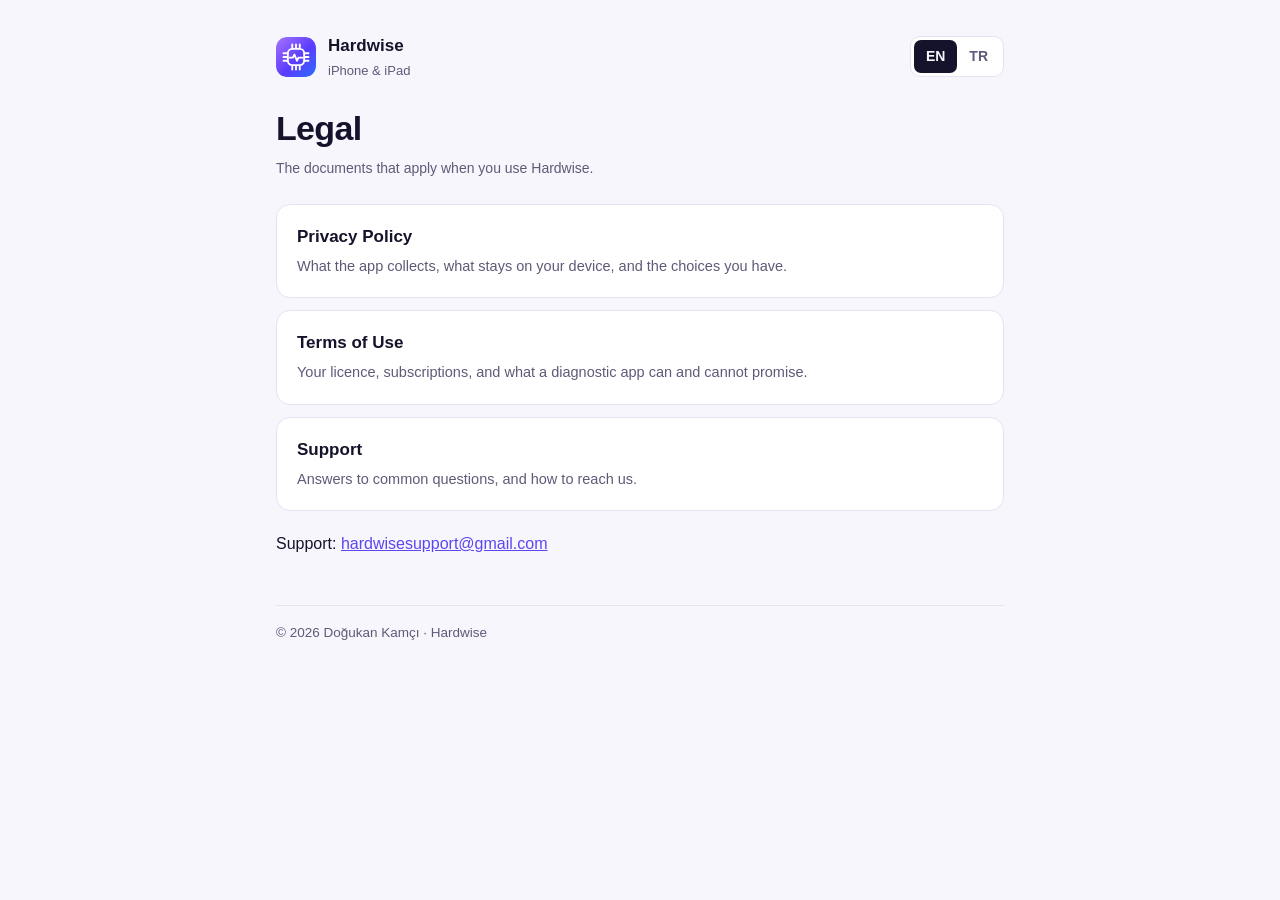
==== index.html @ 2e03958f "Hardwise privacy policy, terms of use and support pages Co-Authored-By: Claude Opus 5.5 <noreply@ant" ====
<!doctype html>
<html lang="en">
<head>
  <meta charset="utf-8">
  <meta name="viewport" content="width=device-width, initial-scale=1">
  <title>Hardwise — Legal</title>
  <meta name="description" content="Privacy policy, terms of use and support for the Hardwise iOS app.">
  <link rel="stylesheet" href="styles.css">
  <script>
    // English unless the reader's browser prefers Turkish or the URL says ?lang=tr / #tr.
    (function () {
      var q = (location.search.match(/lang=(\w+)/) || [])[1] || location.hash.slice(1);
      var pick = q === 'tr' || q === 'en' ? q : ((navigator.language || '').toLowerCase().indexOf('tr') === 0 ? 'tr' : 'en');
      document.documentElement.lang = pick;
    })();
  </script>
</head>
<body>
<div class="wrap">
  <header>
    <div class="brand">
      <svg width="40" height="40" viewBox="0 0 64 64" aria-hidden="true">
        <defs><linearGradient id="g" x1="0" y1="0" x2="1" y2="1"><stop offset="0" stop-color="#a874ff"/><stop offset=".55" stop-color="#5b3cff"/><stop offset="1" stop-color="#2f6bff"/></linearGradient></defs>
        <rect width="64" height="64" rx="15" fill="url(#g)"/>
        <g stroke="#fff" stroke-width="3" stroke-linecap="round" fill="none">
          <rect x="19" y="19" width="26" height="26" rx="7"/>
          <path d="M26 12v6M32 12v6M38 12v6M26 46v6M32 46v6M38 46v6M12 26h6M12 32h6M12 38h6M46 26h6M46 32h6M46 38h6"/>
          <path d="M22 33h5l2.5-5 4 10 2.5-5h6" stroke-linejoin="round"/>
        </g>
      </svg>
      <div>
        <div class="brand-name">Hardwise</div>
        <div class="brand-sub">iPhone &amp; iPad</div>
      </div>
    </div>
    <div class="lang" role="group" aria-label="Language">
      <button type="button" data-set="en">EN</button>
      <button type="button" data-set="tr">TR</button>
    </div>
  </header>

  <article data-lang="en">
    <h1>Legal</h1>
    <p class="meta">The documents that apply when you use Hardwise.</p>
    <div class="pick">
      <a href="privacy/"><b>Privacy Policy</b><span>What the app collects, what stays on your device, and the choices you have.</span></a>
      <a href="terms/"><b>Terms of Use</b><span>Your licence, subscriptions, and what a diagnostic app can and cannot promise.</span></a>
      <a href="support/"><b>Support</b><span>Answers to common questions, and how to reach us.</span></a>
    </div>
    <p style="margin-top:20px">Support: <a href="mailto:hardwisesupport@gmail.com">hardwisesupport@gmail.com</a></p>
  </article>

  <article data-lang="tr">
    <h1>Yasal</h1>
    <p class="meta">Hardwise’ı kullanırken geçerli olan belgeler.</p>
    <div class="pick">
      <a href="privacy/"><b>Gizlilik Politikası</b><span>Uygulamanın ne topladığı, nelerin cihazınızda kaldığı ve seçenekleriniz.</span></a>
      <a href="terms/"><b>Kullanım Koşulları</b><span>Lisansınız, abonelikler ve bir tanılama uygulamasının neyi vaat edip edemeyeceği.</span></a>
      <a href="support/"><b>Destek</b><span>Sık sorulan sorular ve bize nasıl ulaşabileceğiniz.</span></a>
    </div>
    <p style="margin-top:20px">Destek: <a href="mailto:hardwisesupport@gmail.com">hardwisesupport@gmail.com</a></p>
  </article>

  <footer>© 2026 Doğukan Kamçı · Hardwise</footer>
</div>

<script>
  (function () {
    var buttons = document.querySelectorAll('.lang button');
    function show(lang) {
      document.documentElement.lang = lang;
      document.title = lang === 'tr' ? 'Hardwise — Yasal' : 'Hardwise — Legal';
      buttons.forEach(function (b) { b.setAttribute('aria-pressed', b.dataset.set === lang ? 'true' : 'false'); });
    }
    buttons.forEach(function (b) {
      b.addEventListener('click', function () {
        show(b.dataset.set);
        try { history.replaceState(null, '', '#' + b.dataset.set); } catch (_) {}
      });
    });
    show(document.documentElement.lang);
  })();
</script>
</body>
</html>
---- styles.css ----
:root {
      --bg: #f6f6fc;
      --surface: #ffffff;
      --text: #14132b;
      --muted: #5d5b78;
      --border: #e4e3f2;
      --accent: #5b46f0;
      --accent-soft: #efedff;
      --good: #148a57;
      color-scheme: light;
    }
    @media (prefers-color-scheme: dark) {
      :root:not([data-theme="light"]) {
        --bg: #0d0c1a;
        --surface: #17152b;
        --text: #ecebf7;
        --muted: #a19fbd;
        --border: #2a2747;
        --accent: #9b8cff;
        --accent-soft: #1f1b40;
        --good: #3fd796;
        color-scheme: dark;
      }
    }
    :root[data-theme="dark"] {
      --bg: #0d0c1a;
      --surface: #17152b;
      --text: #ecebf7;
      --muted: #a19fbd;
      --border: #2a2747;
      --accent: #9b8cff;
      --accent-soft: #1f1b40;
      --good: #3fd796;
      color-scheme: dark;
    }
    * { box-sizing: border-box; }
    html { -webkit-text-size-adjust: 100%; }
    body {
      margin: 0;
      background: var(--bg);
      color: var(--text);
      font: 16px/1.65 -apple-system, BlinkMacSystemFont, "SF Pro Text", "Segoe UI", Roboto, sans-serif;
      -webkit-font-smoothing: antialiased;
    }
    .wrap { max-width: 760px; margin: 0 auto; padding: 32px 16px 64px; }
    header { display: flex; align-items: center; justify-content: space-between; gap: 16px; margin-bottom: 28px; }
    .brand { display: flex; align-items: center; gap: 12px; }
    .brand svg { flex: none; border-radius: 11px; }
    .brand-name { font-weight: 700; font-size: 17px; }
    .brand-sub { color: var(--muted); font-size: 13px; }
    .lang { display: flex; background: var(--surface); border: 1px solid var(--border); border-radius: 10px; padding: 3px; }
    .lang button {
      border: 0; background: transparent; color: var(--muted); font: inherit; font-size: 14px; font-weight: 600;
      padding: 5px 12px; border-radius: 7px; cursor: pointer;
    }
    .lang button[aria-pressed="true"] { background: var(--text); color: var(--bg); }
    h1 { font-size: 34px; line-height: 1.15; letter-spacing: -0.02em; margin: 0 0 8px; }
    h2 { font-size: 21px; letter-spacing: -0.01em; margin: 40px 0 10px; scroll-margin-top: 16px; }
    h3 { font-size: 16px; margin: 22px 0 4px; }
    p, ul { margin: 0 0 12px; }
    ul { padding-left: 22px; }
    li { margin-bottom: 6px; }
    a { color: var(--accent); }
    .meta { color: var(--muted); font-size: 14px; margin-bottom: 24px; }
    .glance {
      display: grid; grid-template-columns: repeat(2, minmax(0, 1fr)); gap: 10px; margin: 24px 0 8px;
    }
    .glance div {
      background: var(--surface); border: 1px solid var(--border); border-radius: 14px; padding: 14px 16px; font-size: 14.5px;
    }
    .glance b { display: block; font-size: 15px; margin-bottom: 2px; }
    .glance b::before { content: "✓"; color: var(--good); margin-right: 8px; }
    .card {
      background: var(--surface); border: 1px solid var(--border); border-radius: 14px; padding: 4px 18px 8px; margin: 12px 0;
    }
    .toc { background: var(--accent-soft); border-radius: 14px; padding: 14px 18px; margin: 20px 0; font-size: 15px; }
    .toc ol { margin: 6px 0 0; padding-left: 20px; columns: 2; column-gap: 24px; }
    .toc li { margin-bottom: 3px; break-inside: avoid; }
    .toc a { text-decoration: none; }
    table { width: 100%; border-collapse: collapse; font-size: 14.5px; margin: 8px 0 14px; }
    th, td { text-align: left; vertical-align: top; padding: 10px 10px 10px 0; border-bottom: 1px solid var(--border); }
    th { color: var(--muted); font-weight: 600; font-size: 13px; }
    td:first-child { font-weight: 600; white-space: nowrap; }
    footer { margin-top: 48px; color: var(--muted); font-size: 13.5px; border-top: 1px solid var(--border); padding-top: 16px; }
    [data-lang] { display: none; }
    html[lang="en"] [data-lang="en"], html[lang="tr"] [data-lang="tr"] { display: block; }
    @media (max-width: 560px) {
      h1 { font-size: 28px; }
      .glance { grid-template-columns: 1fr; }
      .toc ol { columns: 1; }
      table, thead, tbody, tr, th, td { display: block; }
      thead { display: none; }
      td { border: 0; padding: 2px 0; }
      td:first-child { padding-top: 12px; white-space: normal; }
      tr { border-bottom: 1px solid var(--border); padding-bottom: 10px; }
    }

/* Landing page cards */
.pick { display: grid; gap: 12px; margin-top: 24px; }
.pick a {
  display: block; background: var(--surface); border: 1px solid var(--border); border-radius: 14px;
  padding: 18px 20px; text-decoration: none; color: inherit;
}
.pick a:hover { border-color: var(--accent); }
.pick b { display: block; font-size: 17px; margin-bottom: 2px; }
.pick span { color: var(--muted); font-size: 14.5px; }
.back { display: inline-block; margin-bottom: 18px; font-size: 14px; text-decoration: none; }

/* Support page */
.contact {
  display: block; background: var(--accent-soft); border: 1px solid var(--border); border-radius: 14px;
  padding: 20px; margin: 8px 0 12px;
}
.contact > b { display: block; font-size: 15px; color: var(--muted); margin-bottom: 4px; }
.contact-mail { display: inline-block; font-size: 22px; font-weight: 700; word-break: break-all; margin-bottom: 14px; }
.contact-button {
  display: block; width: fit-content; background: var(--accent); color: #fff; font-weight: 600;
  padding: 10px 18px; border-radius: 10px; text-decoration: none; margin-bottom: 14px;
}
.contact span { display: block; color: var(--muted); font-size: 14px; }
@media (prefers-color-scheme: dark) {
  :root:not([data-theme="light"]) .contact-button { color: #0d0c1a; }
}
:root[data-theme="dark"] .contact-button { color: #0d0c1a; }
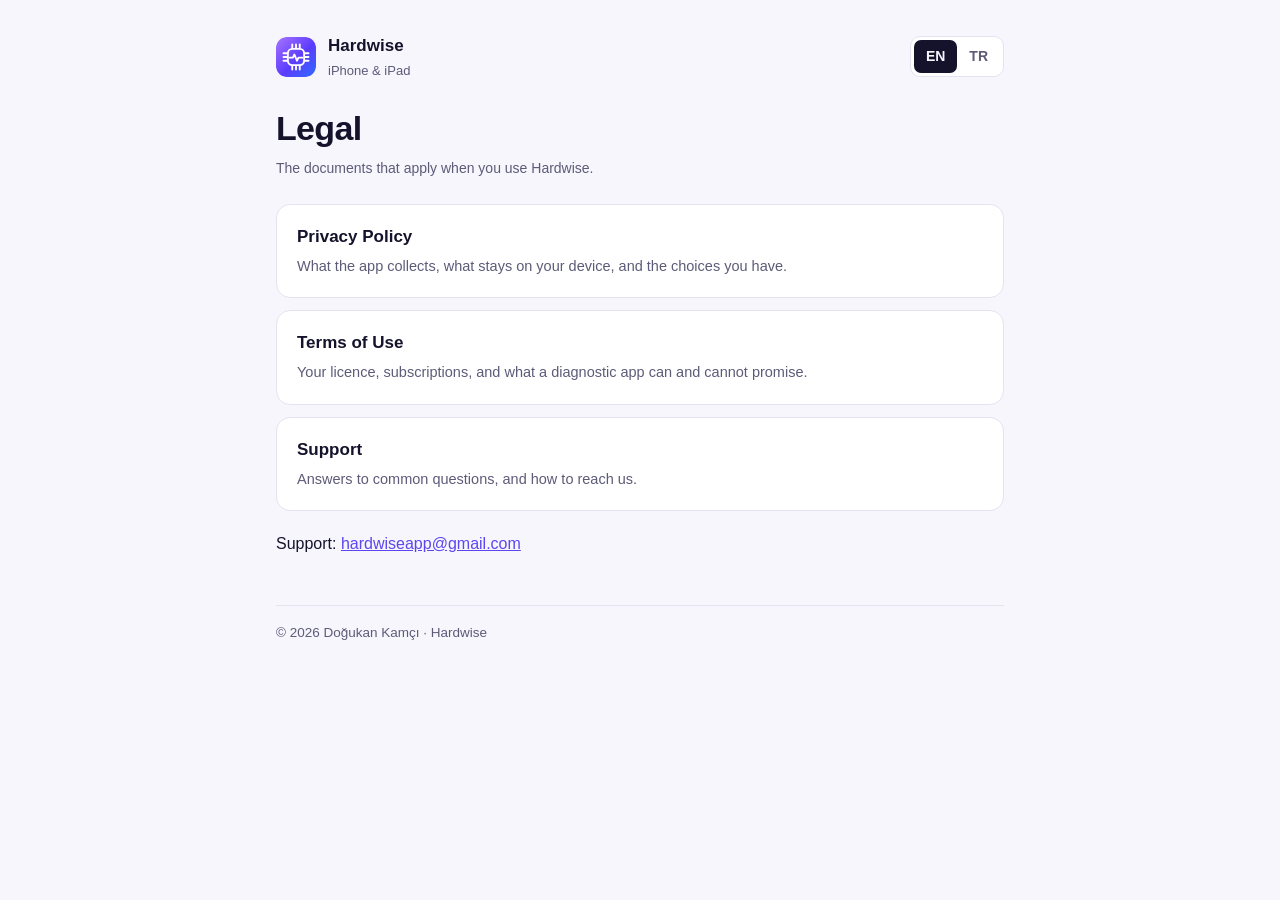
==== commit 19aedee0: "Use hardwiseapp@gmail.com as the support address Co-Authored-By: Claude Opus 5.5 <noreply@anthropic." ====
--- a/index.html
+++ b/index.html
@@ -47,7 +47,7 @@
       <a href="terms/"><b>Terms of Use</b><span>Your licence, subscriptions, and what a diagnostic app can and cannot promise.</span></a>
       <a href="support/"><b>Support</b><span>Answers to common questions, and how to reach us.</span></a>
     </div>
-    <p style="margin-top:20px">Support: <a href="mailto:hardwisesupport@gmail.com">hardwisesupport@gmail.com</a></p>
+    <p style="margin-top:20px">Support: <a href="mailto:hardwiseapp@gmail.com">hardwiseapp@gmail.com</a></p>
   </article>
 
   <article data-lang="tr">
@@ -58,7 +58,7 @@
       <a href="terms/"><b>Kullanım Koşulları</b><span>Lisansınız, abonelikler ve bir tanılama uygulamasının neyi vaat edip edemeyeceği.</span></a>
       <a href="support/"><b>Destek</b><span>Sık sorulan sorular ve bize nasıl ulaşabileceğiniz.</span></a>
     </div>
-    <p style="margin-top:20px">Destek: <a href="mailto:hardwisesupport@gmail.com">hardwisesupport@gmail.com</a></p>
+    <p style="margin-top:20px">Destek: <a href="mailto:hardwiseapp@gmail.com">hardwiseapp@gmail.com</a></p>
   </article>
 
   <footer>© 2026 Doğukan Kamçı · Hardwise</footer>
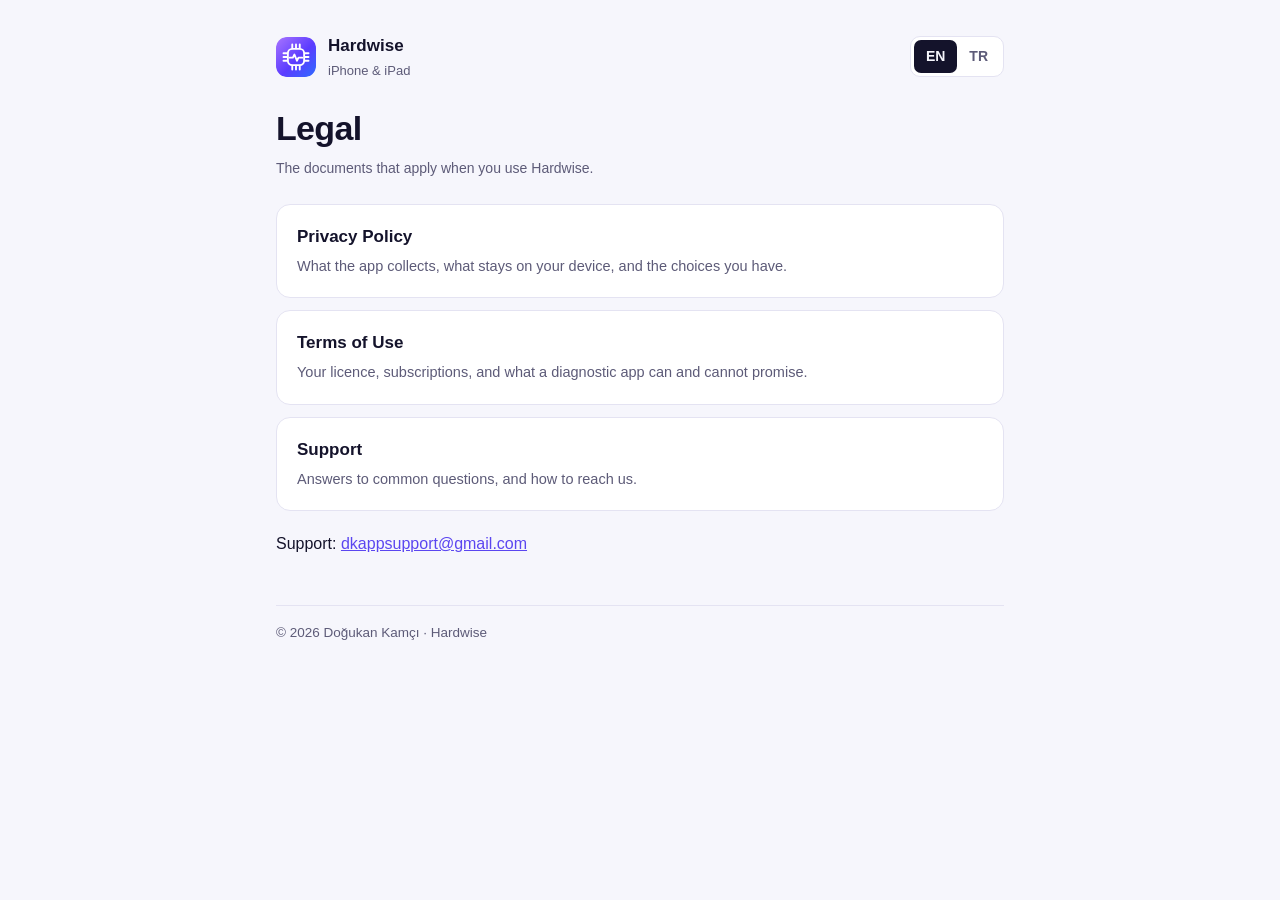
==== commit dfe9d2fc: "Support address is now dkappsupport@gmail.com Co-Authored-By: Claude Opus 5.5 <noreply@anthropic.com" ====
--- a/index.html
+++ b/index.html
@@ -47,7 +47,7 @@
       <a href="terms/"><b>Terms of Use</b><span>Your licence, subscriptions, and what a diagnostic app can and cannot promise.</span></a>
       <a href="support/"><b>Support</b><span>Answers to common questions, and how to reach us.</span></a>
     </div>
-    <p style="margin-top:20px">Support: <a href="mailto:hardwiseapp@gmail.com">hardwiseapp@gmail.com</a></p>
+    <p style="margin-top:20px">Support: <a href="mailto:dkappsupport@gmail.com">dkappsupport@gmail.com</a></p>
   </article>
 
   <article data-lang="tr">
@@ -58,7 +58,7 @@
       <a href="terms/"><b>Kullanım Koşulları</b><span>Lisansınız, abonelikler ve bir tanılama uygulamasının neyi vaat edip edemeyeceği.</span></a>
       <a href="support/"><b>Destek</b><span>Sık sorulan sorular ve bize nasıl ulaşabileceğiniz.</span></a>
     </div>
-    <p style="margin-top:20px">Destek: <a href="mailto:hardwiseapp@gmail.com">hardwiseapp@gmail.com</a></p>
+    <p style="margin-top:20px">Destek: <a href="mailto:dkappsupport@gmail.com">dkappsupport@gmail.com</a></p>
   </article>
 
   <footer>© 2026 Doğukan Kamçı · Hardwise</footer>
